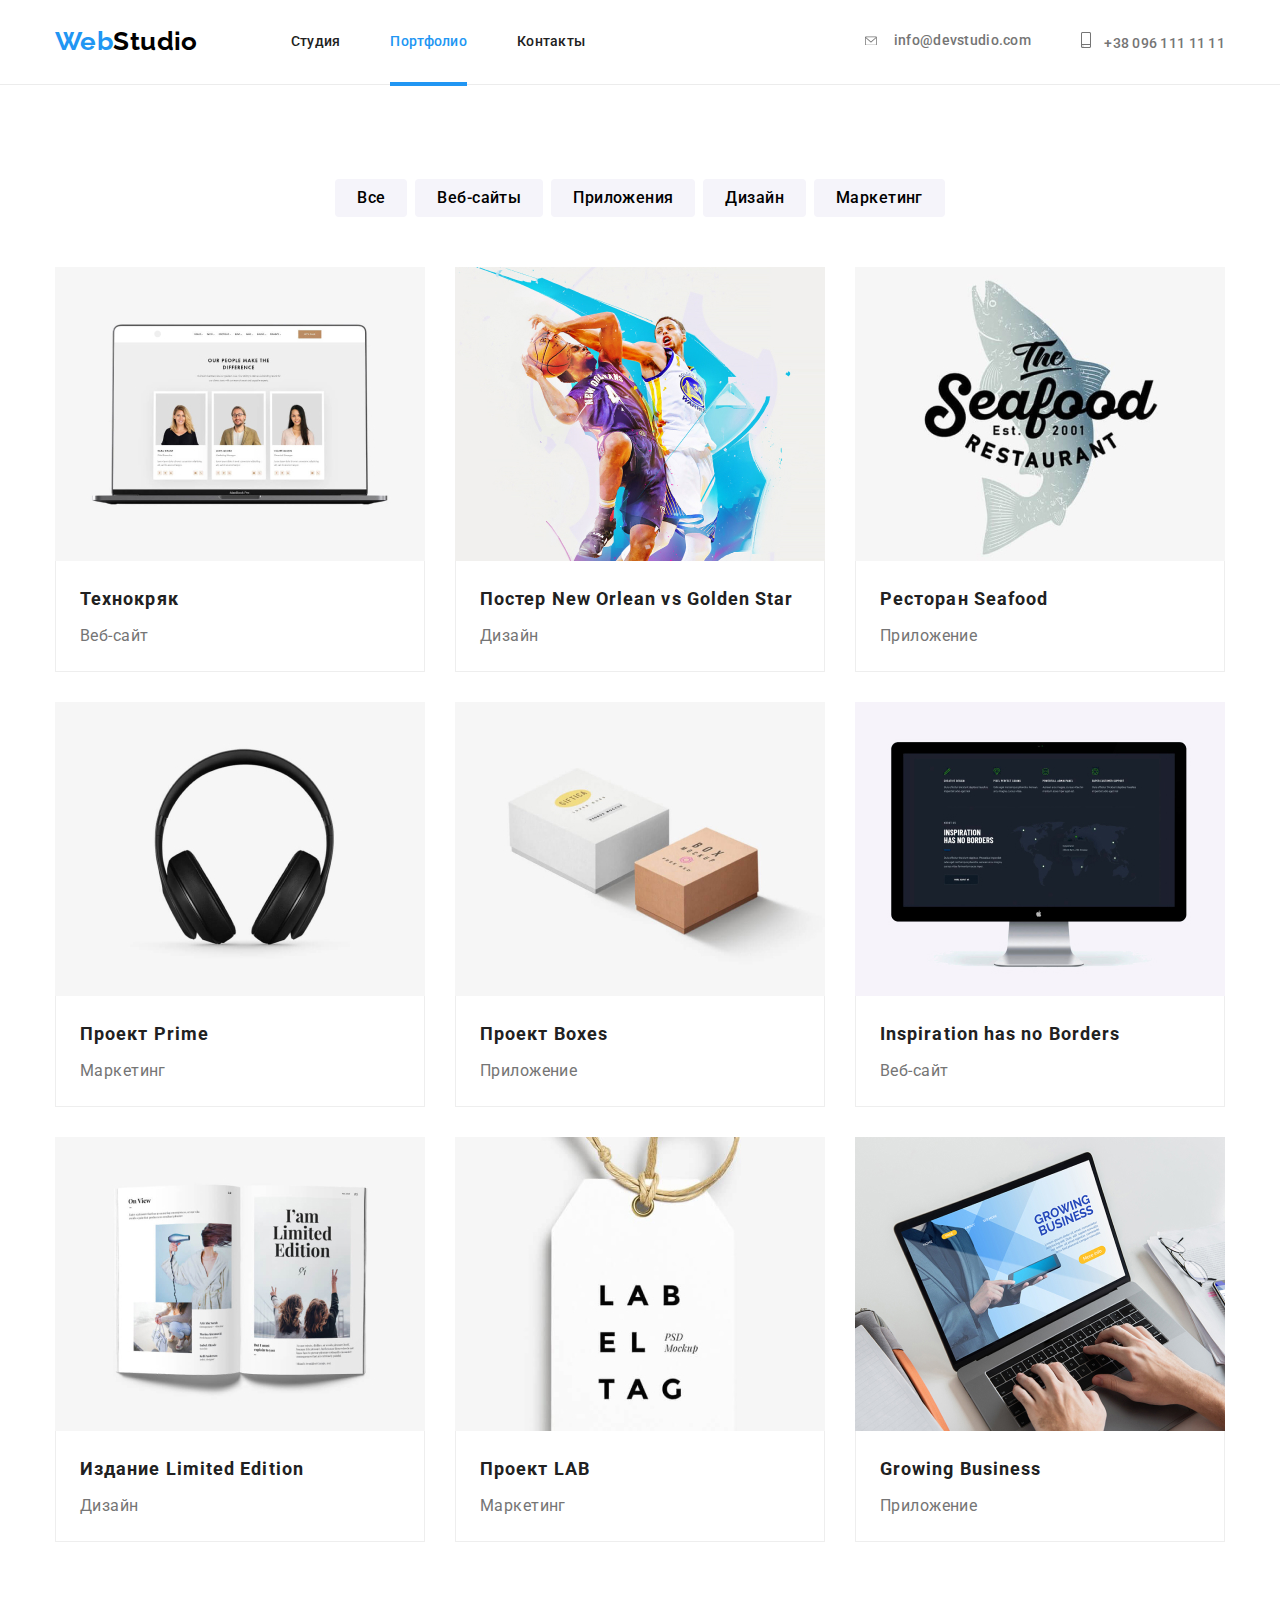
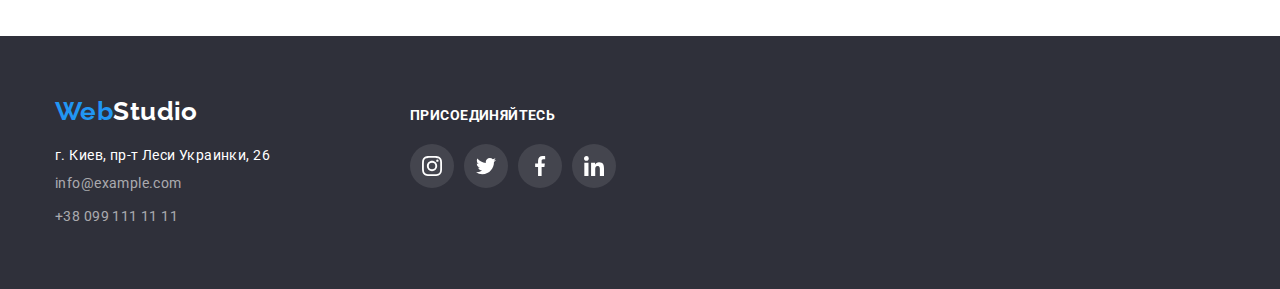
==== portfolio.html @ 7d971614 "Initial commit" ====
<!DOCTYPE html>
<html lang="ru">
  <head>
    <meta charset="UTF-8" />
    <meta http-equiv="X-UA-Compatible" content="IE=edge" />
    <meta name="viewport" content="width=device-width, initial-scale=1.0" />
    <title>Portfolio</title>

    <link rel="preconnect" href="https://fonts.googleapis.com" />
    <link rel="preconnect" href="https://fonts.gstatic.com" crossorigin />
    <link
      href="https://fonts.googleapis.com/css2?family=Raleway:wght@700&family=Roboto:wght@400;500;700&display=swap"
      rel="stylesheet"
    />
    <link
      rel="stylesheet"
      href="https://cdnjs.cloudflare.com/ajax/libs/modern-normalize/1.1.0/modern-normalize.min.css"
    />

    <link rel="stylesheet" href="./css/styles.css" />
  </head>
  <body>
    <header class="stydio-header">
      <div class="container navigate">
        <nav class="main-nav">
          <a href="./index.html" class="logo-header logo link">
            <span class="logo-first">Web</span><span class="logo-second">Studio</span>
          </a>
          <ul class="navigate list lists">
            <li class="navigate-item hover-link">
              <a class="navigate link" href="./index.html">Студия</a>
            </li>
            <li class="navigate-item hover-link">
              <a class="navigate link current" href="./portfolio.html">Портфолио</a>
            </li>
            <li class="navigate-item hover-link link">
              <a class="navigate link" href="#">Контакты</a>
            </li>
          </ul>
        </nav>
        <ul class="contacts list">
          <li class="hover-link first-contact">
            <a class="contact-item link" href="mailto:info@devstudio.com"
              ><svg class="icon contact email">
                <use href="./images/sprite.svg#icon-envelope"></use>
              </svg>
              info@devstudio.com</a
            >
          </li>
          <li class="hover-link">
            <a aria-label="emaill" class="contact-item link" href="tel:+380961111111"
              ><svg class="icon contact tel">
                <use href="./images/sprite.svg#icon-smartphone"></use>
              </svg>
              +38 096 111 11 11</a
            >
          </li>
        </ul>
      </div>
    </header>
    <main>
      <h1 class="main-title visually-hidden">Портфолио</h1>
      <section class="section portfolio">
        <div class="container portfolio-container">
          <ul class="portfolio-btn list">
            <li class="btn-list">
              <button type="button" class="button-filter">Все</button>
            </li>
            <li class="btn-list">
              <button type="button" class="button-filter">Веб-сайты</button>
            </li>
            <li class="btn-list">
              <button type="button" class="button-filter">Приложения</button>
            </li>
            <li class="btn-list"><button type="button" class="button-filter">Дизайн</button></li>
            <li class="btn-list last">
              <button type="button" class="button-filter last">Маркетинг</button>
            </li>
          </ul>
          <ul class="portfolio-elements list">
            <li class="portfolio-item">
              <a class="portfolio-link link" href="*/"
                ><img
                  class="portfolio-img"
                  src="./images/portfolio/tehnokrak.jpg"
                  alt="Технокряк"
                />
                <div class="portfolio-item-container">
                  <p class="portfolio-item-text">
                    Ресурс предлагает комплексные предложения с разным уровнем функционала и
                    сервисов. Все это позволит посетителю получить исчерпывающие сведения о компании
                    или частном лице.
                  </p>
                </div>
              </a>
              <div class="container-into">
                <h2 class="project">Технокряк</h2>
                <p class="type-project">Веб-сайт</p>
              </div>
            </li>
            <li class="portfolio-item">
              <a class="portfolio-link link" href="*/">
                <img
                  src="./images/portfolio/poster-new-orlean&golden-star.jpg"
                  alt="Постер New Orlean vs Golden Star"
                />
                <div class="portfolio-item-container">
                  <p class="portfolio-item-text">
                    Ресурс предлагает комплексные предложения с разным уровнем функционала и
                    сервисов. Все это позволит посетителю получить исчерпывающие сведения о компании
                    или частном лице.
                  </p>
                </div>
              </a>
              <div class="container-into">
                <h2 class="project">Постер New Orlean vs Golden Star</h2>
                <p class="type-project">Дизайн</p>
              </div>
            </li>

            <li class="portfolio-item">
              <a class="portfolio-link link" href="*/">
                <img src="./images/portfolio/restoran-seafood.jpg" alt="Ресторан Seafood" />
                <div class="portfolio-item-container">
                  <p class="portfolio-item-text">
                    Ресурс предлагает комплексные предложения с разным уровнем функционала и
                    сервисов. Все это позволит посетителю получить исчерпывающие сведения о компании
                    или частном лице.
                  </p>
                </div>
              </a>
              <div class="container-into">
                <h2 class="project">Ресторан Seafood</h2>
                <p class="type-project">Приложение</p>
              </div>
            </li>
            <li class="portfolio-item">
              <a class="portfolio-link link" href="*/">
                <img src="./images/portfolio/proekt-prime.jpg" alt="" />
                <div class="portfolio-item-container">
                  <p class="portfolio-item-text">
                    Ресурс предлагает комплексные предложения с разным уровнем функционала и
                    сервисов. Все это позволит посетителю получить исчерпывающие сведения о компании
                    или частном лице.
                  </p>
                </div>
              </a>
              <div class="container-into">
                <h2 class="project">Проект Prime</h2>
                <p class="type-project">Маркетинг</p>
              </div>
            </li>
            <li class="portfolio-item">
              <a class="portfolio-link link" href="*/"
                ><img src="./images/portfolio/proect-boxes.jpg" alt="Проект Boxes" />
                <div class="portfolio-item-container">
                  <p class="portfolio-item-text">
                    Ресурс предлагает комплексные предложения с разным уровнем функционала и
                    сервисов. Все это позволит посетителю получить исчерпывающие сведения о компании
                    или частном лице.
                  </p>
                </div>
              </a>
              <div class="container-into">
                <h2 class="project">Проект Boxes</h2>
                <p class="type-project">Приложение</p>
              </div>
            </li>
            <li class="portfolio-item">
              <a class="portfolio-link link" href="*/">
                <img
                  src="./images/portfolio/inspiration-has-no-borders.jpg"
                  alt="сайт Вдохновение"
                />
                <div class="portfolio-item-container">
                  <p class="portfolio-item-text">
                    Ресурс предлагает комплексные предложения с разным уровнем функционала и
                    сервисов. Все это позволит посетителю получить исчерпывающие сведения о компании
                    или частном лице.
                  </p>
                </div>
              </a>
              <div class="container-into">
                <h2 class="project">Inspiration has no Borders</h2>
                <p class="type-project">Веб-сайт</p>
              </div>
            </li>
            <li class="portfolio-item">
              <a class="portfolio-link link" href="*/">
                <img
                  src="./images/portfolio/book-limited-edition.jpg"
                  alt="Издание лимитированое"
                />
                <div class="portfolio-item-container">
                  <p class="portfolio-item-text">
                    Ресурс предлагает комплексные предложения с разным уровнем функционала и
                    сервисов. Все это позволит посетителю получить исчерпывающие сведения о компании
                    или частном лице.
                  </p>
                </div>
              </a>
              <div class="container-into">
                <h2 class="project">Издание Limited Edition</h2>
                <p class="type-project">Дизайн</p>
              </div>
            </li>
            <li class="portfolio-item">
              <a class="portfolio-link link" href="*/"
                ><img src="./images/portfolio/proect-lab.jpg" alt="лейба лаб" />
                <div class="portfolio-item-container">
                  <p class="portfolio-item-text">
                    Ресурс предлагает комплексные предложения с разным уровнем функционала и
                    сервисов. Все это позволит посетителю получить исчерпывающие сведения о компании
                    или частном лице.
                  </p>
                </div>
              </a>
              <div class="container-into">
                <h2 class="project">Проект LAB</h2>
                <p class="type-project">Маркетинг</p>
              </div>
            </li>
            <li class="portfolio-item">
              <a class="portfolio-link link" href="*/"
                ><img src="./images/portfolio/growing-business.jpg" alt="сайт успешний бизнес" />
                <div class="portfolio-item-container">
                  <p class="portfolio-item-text">
                    Ресурс предлагает комплексные предложения с разным уровнем функционала и
                    сервисов. Все это позволит посетителю получить исчерпывающие сведения о компании
                    или частном лице.
                  </p>
                </div>
              </a>
              <div class="container-into">
                <h2 class="project">Growing Business</h2>
                <p class="type-project">Приложение</p>
              </div>
            </li>
          </ul>
        </div>
      </section>
    </main>
    <footer class="main-footer">
      <div class="container footer">
        <div class="footer-adress-contact">
          <h2 class="visually-hidden">Контактная информация</h2>
          <a href="index.html" class="logo foot link">
            <span class="logo-first">Web</span><span class="logo-third">Studio</span>
          </a>
          <address class="address-cont">
            <ul class="adress list">
              <li class="adress-list hover-link">
                <a
                  class="map link"
                  href="https://goo.gl/maps/BUU7MnYP6HP1QaoV9"
                  target="_blank"
                  rel="external"
                  >г. Киев, пр-т Леси Украинки, 26</a
                >
              </li>
              <li class="adress-list hover-link">
                <a class="adress-item link" href="mailto:info@example.com">info@example.com</a>
              </li>

              <li class="adress-list hover-link">
                <a class="adress-item link" href="tel:+380991111111">+38 099 111 11 11</a>
              </li>
            </ul>
          </address>
        </div>
        <div class="footer-social-media">
          <p class="tittle-social-media">присоединяйтесь</p>

          <ul class="social-media-list list">
            <li class="social-media-item">
              <a
                class="social-media-link foot"
                href=""
                target="_blank"
                rel="noopener noreferrer"
                aria-label="instagram"
              >
                <svg class="social-media-icon foot">
                  <use href="./images/sprite.svg#icon-instagram"></use>
                </svg>
              </a>
            </li>
            <li class="social-media-item">
              <a
                class="social-media-link foot"
                href=""
                target="_blank"
                rel="noopener noreferrer"
                aria-label="twitter"
              >
                <svg class="social-media-icon foot">
                  <use href="./images/sprite.svg#icon-twitter"></use>
                </svg>
              </a>
            </li>
            <li class="social-media-item">
              <a
                class="social-media-link foot"
                href=""
                target="_blank"
                rel="noopener noreferrer"
                aria-label="facebook"
              >
                <svg class="social-media-icon foot">
                  <use href="./images/sprite.svg#icon-facebook"></use>
                </svg>
              </a>
            </li>
            <li class="social-media-item">
              <a
                class="social-media-link foot"
                href=""
                target="_blank"
                rel="noopener noreferrer"
                aria-label="linkedin"
              >
                <svg class="social-media-icon foot">
                  <use href="./images/sprite.svg#icon-linkedin"></use>
                </svg>
              </a>
            </li>
          </ul>
        </div>
      </div>
    </footer>
  </body>
</html>
---- css/styles.css ----
:root {
  --background-color: #ffffff;
  --main-font-color: #212121;
  --navigate-contacts-color: #757575;
  --logo-first-part-color-blue: #2196f3;
  --logo-second-part-color-black: #000000;
  --footer-addres-color: #ffffff99;
  --add-service-background-color: #2f303a;
  --header-line-color: #ececec;
  --background-btn-color: #f5f4fa;
  --background-portfolio-list-color: #eeeeee;
  --hover-add-service-btn-background: #188ce8;
  --social-media-color: #afb1b8;
  --padding-vertical-container: 94px;
  --size-padding-portfolio: 300px;
  --item-portfolio-count: 5;
}
.visually-hidden {
  position: absolute;
  width: 1px;
  height: 1px;
  margin: -1px;
  border: 0;
  padding: 0;
  white-space: nowrap;
  clip-path: inset(100%);
  clip: rect(0 0 0 0);
  overflow: hidden;
}
body {
  background: var(--background-color);
  color: var(--main-font-color);
  font-family: Roboto, sans-serif;
  font-size: 14px;
  letter-spacing: 0.03em;
}
h1,
h2,
h3,
h4,
p {
  margin: 0;
  padding: 0;
}
img {
  display: block;
  max-width: 100%;
  height: auto;
}
address {
  font-style: normal;
}
.section {
  padding-top: var(--padding-vertical-container);
  padding-bottom: var(--padding-vertical-container);
}
.container {
  width: 1200px;
  margin: 0 auto;
  padding: 0 15px;
}
.list {
  list-style: none;
  padding-left: 0;
  margin: 0;
}
.link {
  text-decoration: none;
  cursor: pointer;
}
/*======================================================================== */
/* Header */

.stydio-header,
.portfolio-header {
  border-bottom: 1px solid var(--header-line-color);
}

.main-nav {
  display: flex;
}
.navigate {
  display: flex;
  align-items: center;
}
.navigate.lists {
  height: 80px;
  padding-bottom: 32px;
}
.lists li:not(:last-child) {
  margin-right: 50px;
}

.logo {
  font-family: 'Raleway';
  font-style: normal;
  font-weight: 700;
  font-size: 26px;
  line-height: 1.19;
}
.logo-header {
  margin-right: 93px;
  padding-top: 24px;
  padding-bottom: 25px;
}
.logo-first {
  color: var(--logo-first-part-color-blue);
}
.logo-second {
  color: var(--logo-second-part-color-black);
}
.navigate.link {
  display: block;
  padding: 32px 0;
  margin-top: 32px;
  font-weight: 500;
  line-height: 1.14;
  letter-spacing: 0.02em;
  color: var(--main-font-color);
  transition: color 250ms cubic-bezier(0.4, 0, 0.2, 1);
}
.navigate.list.lists {
  max-width: 294px;
}
.contacts {
  display: flex;
  margin-left: auto;
  justify-content: center;
  padding: 32px 0;
}
.contact-item {
  fill: currentColor;
  font-weight: 500;
  line-height: 1.14;
  letter-spacing: 0.02em;
  color: var(--navigate-contacts-color);
  transition: color, 250ms cubic-bezier(0.4, 0, 0.2, 1);
}
.first-contact {
  margin-right: 50px;
}

.icon.contact {
  margin-right: 10px;
}
.icon.contact.tel {
  width: 10px;
  height: 16px;
}
.icon.contact.email {
  width: 16px;
  height: 12px;
}
.contact-item:hover,
.navigate.link:hover,
.contact-item:focus,
.navigate.link:focus {
  color: var(--logo-first-part-color-blue);
}
.adres-contact a {
  font-weight: 500;
  line-height: 1.14;
  letter-spacing: 0.02em;
}
.link.current {
  color: var(--logo-first-part-color-blue);
  position: relative;
}
.link.current::before {
  content: '';
  position: absolute;
  left: 0;
  right: 0;

  width: 100%;
  height: 4px;
  background-color: var(--logo-first-part-color-blue);
  top: 80px;
  align-items: center;
}
/*========================================================================*/

/* Main */
/* Add service */

.section.add-service {
  max-width: 1600px;
  height: 600px;
  margin: 0 auto;
  padding-top: 200px;
  padding-bottom: 200px;
  text-align: center;
  background-image: linear-gradient(to bottom, #2f303a66, #2f303a66), url(../images/Img.jpg);
  position: center;
  background-repeat: no-repeat;
  background-size: cover;
  box-shadow: 0px 4px 4px 0px rgba(0, 0, 0, 0.25);
}
.add-sevice-title {
  display: block;
  margin: 0 auto;
  box-sizing: inherit;
  width: 696px;
  font-weight: 900;
  font-size: 44px;
  line-height: 1.36;
  text-align: center;
  letter-spacing: 0.06em;
  text-transform: uppercase;
  color: var(--background-color);
  margin-bottom: 30px;
}
.add-service-button {
  font-weight: 700;
  font-size: 16px;
  line-height: 1.88;
  letter-spacing: 0.06em;
  color: var(--background-color);
  background-color: var(--logo-first-part-color-blue);
  cursor: pointer;
  border: none;
  border-radius: 4px;
  padding: 10px 32px;
  transition: background-color 250ms cubic-bezier(0.4, 0, 0.2, 1),
    box-shadow 250ms cubic-bezier(0.4, 0, 0.2, 1);
}
.add-service-button:hover,
.add-service-button:focus {
  background-color: var(--hover-add-service-btn-background);
  box-shadow: 0px 4px 4px rgba(0, 0, 0, 0.15);
}
.backdrop {
  position: fixed;
  top: 0;
  left: 0;
  width: 100%;
  height: 100%;
  background-color: rgba(0, 0, 0, 0.2);
  opacity: 1;
  visibility: visible;
  pointer-events: initial;
  transition: opacity 250ms cubic-bezier(0.4, 0, 0.2, 1) visibility 250ms
    cubic-bezier(0.4, 0, 0.2, 1);
  z-index: 1000;
}
.backdrop.is-hidden {
  opacity: 0;
  visibility: hidden;
  pointer-events: none;
}
.modal {
  position: absolute;
  top: 50%;
  left: 50%;
  transform: translate(-50%, -50%);
  min-width: 528px;
  min-height: 581px;
  background-color: var(--background-color);
  box-shadow: 0px 1px 3px rgba(0, 0, 0, 0.12), 0px 1px 1px rgba(0, 0, 0, 0.14),
    0px 2px 1px rgba(0, 0, 0, 0.2);
  border-radius: 4px;
}
.modal-close-btn {
  position: absolute;
  top: 8px;
  right: 8px;
  width: 30px;
  height: 30px;
  display: flex;
  justify-content: center;
  align-items: center;
  cursor: pointer;

  border: 1px solid rgba(0, 0, 0, 0.1);
  border-radius: 50%;
  background-color: var(--background-color);
}
.btn-svg {
  width: 18px;
  height: 18px;
}
.no-scroll {
  overflow: hidden;
}
/* Benefits */
.benefuts.container {
  padding-left: 0;
  padding-right: 0;
}
.benefits-icon {
  width: 270px;
  height: 120px;
  margin-bottom: 30px;
  background-color: var(--background-btn-color);
  background-size: 270px 120px;
  padding: 25px 100px;
}

.benefits-items {
  display: flex;
}
.benefits-items li:not(.last) {
  margin-right: 30px;
}
.benefits-items li {
  width: 270px;
}
.benefits-title {
  font-weight: 700;
  font-size: 14px;
  line-height: 1.14;
  text-transform: uppercase;
  margin-bottom: 10px;
}
.benefits-text {
  flex-wrap: nowrap;
  font-weight: 400;
  font-size: 14px;
  line-height: 1.71;
  color: var(--navigate-contacts-color);
}
/* Activity */
section.activity {
  padding-top: 0;
}

.activity-list {
  display: flex;
  position: relative;
}
.activity-title {
  font-weight: 700;
  font-size: 36px;
  line-height: 1.17;
  text-align: center;
  margin-top: 0;
  margin-bottom: 50px;
}
.activity-item:not(:last-child) {
  margin-right: 30px;
}

.activity-text {
  position: absolute;
  bottom: 0;
  width: 370px;
  height: 70px;
  display: flex;
  font-weight: 700;
  line-height: 1.14;
  justify-content: center;
  align-items: center;
  text-transform: uppercase;
  color: var(--background-color);
  background-image: linear-gradient(to bottom, #2f303acc, #2f303acc);
  border: 1px solid #000000;
  box-shadow: 0px 4px 4px rgba(0, 0, 0, 0.25);
}
/* Team */
.section.team {
  background-color: var(--background-btn-color);
}

.team-list {
  display: flex;
  padding-bottom: 30px;
}

.team-title {
  font-weight: 700;
  font-size: 36px;
  line-height: 1.17;
  text-align: center;
  margin-top: 0;
  margin-bottom: 50px;
}
.team-item {
  margin-right: 30px;
  background-color: var(--background-color);
  box-shadow: 0px 1px 3px rgba(0, 0, 0, 0.12), 0px 1px 1px rgba(0, 0, 0, 0.14),
    0px 2px 1px rgba(0, 0, 0, 0.2);
  border-radius: 0px 0px 4px 4px;
}
.team-item-into {
  padding-top: 30px;
  padding-bottom: 30px;
}
.team-name {
  font-weight: 500;
  font-size: 16px;
  line-height: 1.19;
  text-align: center;
}
.team-proffesion {
  font-weight: 400;
  font-size: 16px;
  line-height: 1.19;
  text-align: center;
  color: var(--navigate-contacts-color);
  margin-top: 10px;
}
.social-media-list {
  display: flex;
  margin-top: 20px;
  justify-content: center;
  margin-left: 0;
}
.social-media-item:not(:last-child) {
  fill: currentColor;
  margin-right: 10px;
}
.social-media-link {
  display: flex;
  width: 44px;
  height: 44px;
  color: var(--social-media-color);
  justify-content: center;
  align-items: center;
  border-radius: 50%;
  transition: background-color 250ms cubic-bezier(0.4, 0, 0.2, 1),
    color 250ms cubic-bezier(0.4, 0, 0.2, 1);
}

.social-media-link:hover,
.social-media-link:focus {
  background-color: var(--logo-first-part-color-blue);

  color: var(--background-color);
}
.social-media-icon {
  fill: currentColor;
  width: 20px;
  height: 20px;
}
/* Clients */
.clients-title {
  font-weight: 700;
  font-size: 36px;
  line-height: 42px;
  text-align: center;
  margin-bottom: 50px;
}
.clients-list {
  display: flex;
  justify-content: center;
  margin-left: 0;
}
.clients-item:not(:last-child) {
  fill: currentColor;
  margin-right: 30px;
}
.clients-link {
  display: flex;
  width: 170px;
  height: 92px;
  color: var(--social-media-color);
  justify-content: center;
  align-items: center;
  border: 1px solid var(--social-media-color);
  border-radius: 4px;
  transition: color 250ms cubic-bezier(0.4, 0, 0.2, 1), border 250ms cubic-bezier(0.4, 0, 0.2, 1);
}
.clients-link:hover,
.clients-link:focus {
  color: var(--logo-first-part-color-blue);
  border: 1px solid var(--logo-first-part-color-blue);
}
.clients-icon {
  fill: currentColor;
  width: 106px;
  height: 60px;
}

/* Portfolio */

.portfolio-btn {
  display: flex;
  flex-wrap: nowrap;
  justify-content: center;
  margin-bottom: 50px;
}
.button-filter {
  font-family: inherit;
  letter-spacing: inherit;
  font-weight: 500;
  font-size: 16px;
  line-height: 1.63;
  text-align: center;
  cursor: pointer;
  background-color: var(--background-btn-color);
  border: none;
  border-radius: 4px;
  padding: 6px 22px;
  transition: color 250ms cubic-bezier(0.4, 0, 0.2, 1),
    background-color 250ms cubic-bezier(0.4, 0, 0.2, 1),
    box-shadow 250ms cubic-bezier(0.4, 0, 0.2, 1);
}
.btn-list.last {
  margin-right: 0;
}
.button-filter:hover,
.button-filter:focus {
  color: var(--background-color);
  background-color: var(--logo-first-part-color-blue);
  box-shadow: 0px 4px 4px 0px rgba(0, 0, 0, 0.25);
}

.portfolio-item h2 {
  margin-bottom: 4px;
  margin-top: 0;
}

.portfolio-link {
  display: block;
  position: relative;
  overflow: hidden;
}
.img-portfolio {
  border: 2px black solid;
}
.container-into {
  padding-left: 24px;
  padding-right: 24px;
  padding-bottom: 20px;
  border: 1px solid var(--background-portfolio-list-color);
  border-top: none;
  padding-top: 20px;
}

.project {
  font-weight: 700;
  font-size: 18px;
  line-height: 2;
  letter-spacing: 0.06em;
  color: var(--main-font-color);
}
.type-project {
  font-weight: 400;
  font-size: 16px;
  line-height: 1.88;
  color: var(--navigate-contacts-color);
}
.portfolio-elements {
  display: flex;
  flex-wrap: wrap;
}
.portfolio-item {
  width: 370px;
  margin-right: 30px;
  margin-bottom: 30px;
  transition: box-shadow 250ms cubic-bezier(0.4, 0, 0.2, 1);
}
.portfolio-item:nth-child(3n + 3) {
  margin-right: 0;
}
.portfolio-item:nth-last-child(-n + 3) {
  margin-bottom: 0;
}
.btn-list {
  margin-right: 8px;
}
.portfolio-item:hover,
.portfolio-item:focus {
  box-shadow: 0px 4px 4px 0px rgba(0, 0, 0, 0.25);
}
.portfolio-item-text {
  font-size: 18px;
  line-height: 1.56;
  color: var(--background-color);
}

.portfolio-item-container {
  position: absolute;
  top: 0;
  left: 0;
  padding: 63px 24px;
  width: 100%;
  height: 100%;
  display: flex;
  align-items: center;
  justify-content: center;
  backdrop-filter: blur(5px);
  background-color: rgba(33, 150, 243, 0.9);
  transform: translateY(100%);
  transition: transform 250ms cubic-bezier(0.4, 0, 0.2, 1);
}
.portfolio-link:hover .portfolio-item-container,
.portfolio-link:focus .portfolio-item-container {
  transform: translatex(0);
}
/* Footer */
.main-footer {
  display: flex;
  background-color: var(--add-service-background-color);
  padding-top: 60px;
  padding-bottom: 60px;
}
.container.footer {
  display: flex;
  align-items: baseline;
}

.footer-adress-contact {
  margin-right: 70px;
}
.logo.foot {
  display: block;
  margin-bottom: 20px;
}
.adress-item {
  font-family: 'Roboto';
  font-weight: 400;
  font-size: 14px;
  line-height: 1.71;
  letter-spacing: 0.03em;
  color: var(--footer-addres-color);
  transition: color 250ms cubic-bezier(0.4, 0, 0.2, 1);
}
.adress-list:not(:last-child) {
  margin-bottom: 9px;
}
.map {
  color: var(--background-color);
}
.logo-third {
  font-family: 'Raleway';
  font-weight: 700;
  font-size: 26px;
  line-height: 1.19;
  color: var(--background-color);
}
.adress-item.link:hover,
.adress-item.link:focus {
  color: var(--background-color);
}
.address-cont {
  margin-right: 70px;
}
.tittle-social-media-continer {
  display: block;
}
.tittle-social-media {
  font-family: 'Roboto';
  font-style: normal;
  font-weight: 700;
  font-size: 14px;
  line-height: 1.14;

  text-transform: uppercase;
  color: var(--background-color);
  margin-bottom: 20px;
  justify-content: center;
  margin: auto;
}
.social-media-link.foot {
  background: rgba(255, 255, 255, 0.1);
  border-radius: 50%;
  color: var(--background-color);
  transition: background-color 250ms cubic-bezier(0.4, 0, 0.2, 1),
    border-radius 250ms cubic-bezier(0.4, 0, 0.2, 1);
}
.social-media-link.foot:hover,
.social-media-link.foot:focus {
  background-color: var(--logo-first-part-color-blue);
  box-shadow: 0px 4px 4px rgba(0, 0, 0, 0.25);
}
.last {
  margin-right: 0;
}
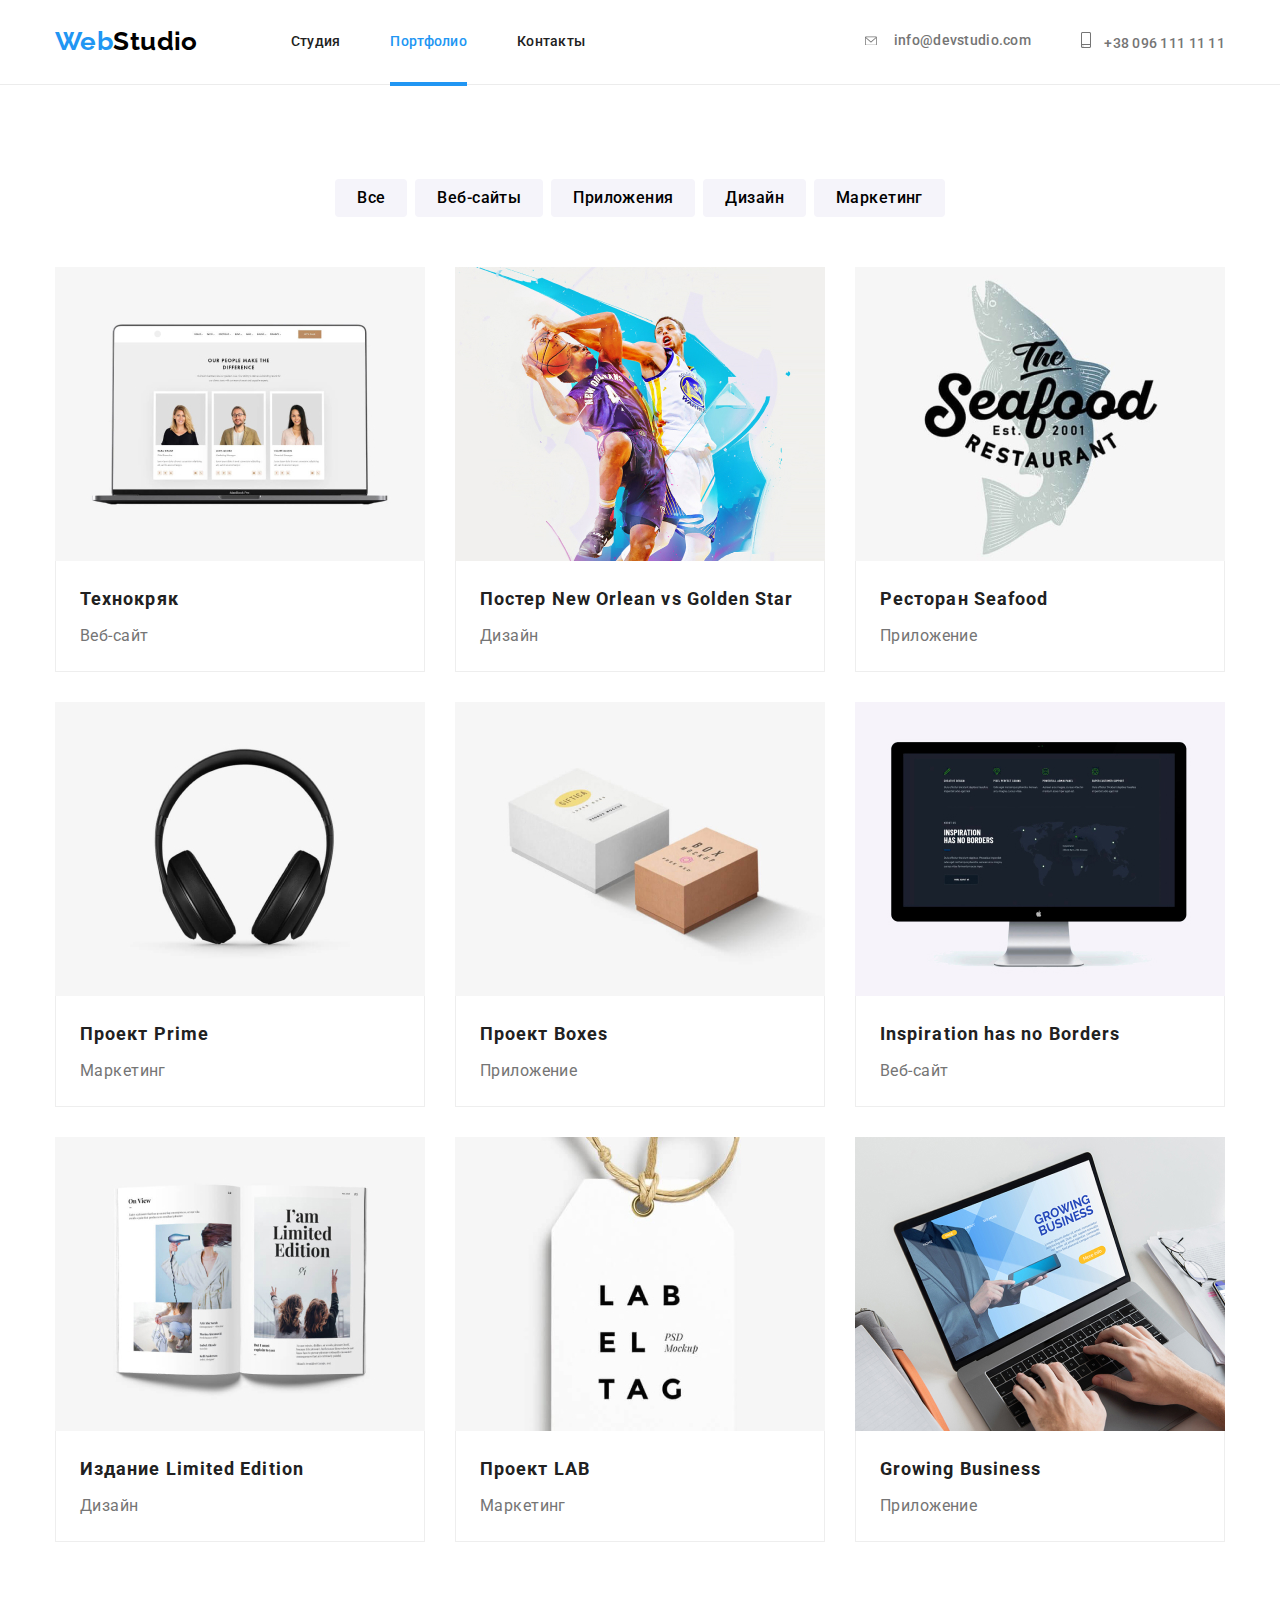
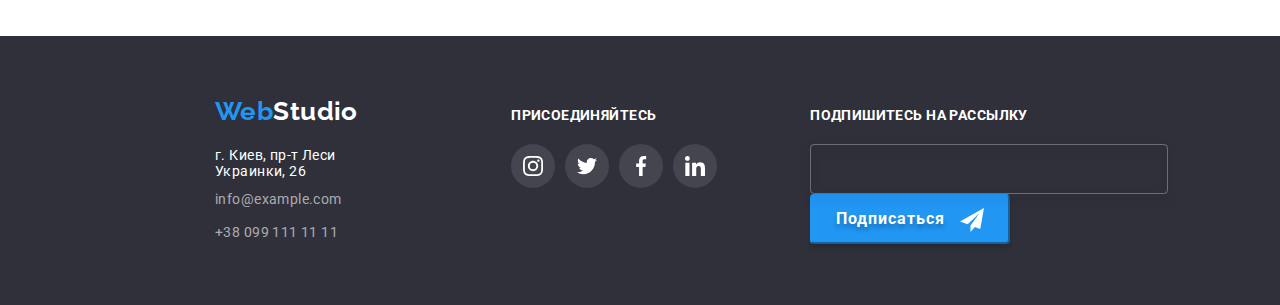
==== commit ea32996f: "Make footer input" ====
--- a/portfolio.html
+++ b/portfolio.html
@@ -326,6 +326,18 @@
             </li>
           </ul>
         </div>
+        <form class="footer-form">
+          <label class="footer-label">
+            <span class="title-sent-footer">Подпишитесь на рассылку</span> <br />
+            <input type="text" class="input-footer" />
+          </label>
+          <button class="btn-sent">
+            <span class="btn-sent-text">Подписаться</span>
+            <svg class="svg-sent">
+              <use href="./images/modal-svg.svg#icon-icon-send"></use>
+            </svg>
+          </button>
+        </form>
       </div>
     </footer>
   </body>
--- a/css/styles.css
+++ b/css/styles.css
@@ -14,6 +14,7 @@
   --padding-vertical-container: 94px;
   --size-padding-portfolio: 300px;
   --item-portfolio-count: 5;
+  --animation: 250ms cubic-bezier(0.4, 0, 0.2, 1);
 }
 .visually-hidden {
   position: absolute;
@@ -117,7 +118,7 @@
   line-height: 1.14;
   letter-spacing: 0.02em;
   color: var(--main-font-color);
-  transition: color 250ms cubic-bezier(0.4, 0, 0.2, 1);
+  transition: color var(--animation);
 }
 .navigate.list.lists {
   max-width: 294px;
@@ -134,7 +135,7 @@
   line-height: 1.14;
   letter-spacing: 0.02em;
   color: var(--navigate-contacts-color);
-  transition: color, 250ms cubic-bezier(0.4, 0, 0.2, 1);
+  transition: color, var(--animation);
 }
 .first-contact {
   margin-right: 50px;
@@ -221,8 +222,7 @@
   border: none;
   border-radius: 4px;
   padding: 10px 32px;
-  transition: background-color 250ms cubic-bezier(0.4, 0, 0.2, 1),
-    box-shadow 250ms cubic-bezier(0.4, 0, 0.2, 1);
+  transition: background-color var(--animation), box-shadow var(--animation);
 }
 .add-service-button:hover,
 .add-service-button:focus {
@@ -239,8 +239,7 @@
   opacity: 1;
   visibility: visible;
   pointer-events: initial;
-  transition: opacity 250ms cubic-bezier(0.4, 0, 0.2, 1) visibility 250ms
-    cubic-bezier(0.4, 0, 0.2, 1);
+  transition: opacity var(--animation) visibility var(--animation);
   z-index: 1000;
 }
 .backdrop.is-hidden {
@@ -249,6 +248,8 @@
   pointer-events: none;
 }
 .modal {
+  display: grid;
+  padding: 40px;
   position: absolute;
   top: 50%;
   left: 50%;
@@ -282,6 +283,133 @@
 .no-scroll {
   overflow: hidden;
 }
+.tittle {
+  margin-bottom: 12px;
+  font-weight: 700;
+  font-size: 20px;
+  line-height: 1.15;
+  text-align: center;
+}
+.icon-modal {
+  width: 18px;
+  height: 18px;
+  position: absolute;
+  top: 10px;
+  left: 12px;
+  transition: fill var(--animation);
+}
+
+.user {
+  font-size: 12px;
+  line-height: 1.17;
+  letter-spacing: 0.01em;
+  color: var(--navigate-contacts-color);
+}
+.container-modal {
+  position: relative;
+  margin-top: 10px;
+  margin-bottom: 10px;
+  text-align: left;
+}
+.container-modal:focus .icon-modal,
+.container-modal:hover .icon-modal {
+  fill: var(--logo-first-part-color-blue);
+}
+
+.input {
+  position: relative;
+  margin-top: 4px;
+  border: 1px solid rgba(33, 33, 33, 0.2);
+  border-radius: 4px;
+  width: 100%;
+  height: 40px;
+  transition: border var(--animation);
+}
+.container-modal:focus .input,
+.container-modal:hover .input {
+  border: 1px solid var(--logo-first-part-color-blue);
+}
+.area {
+  position: absolute;
+  bottom: 7px;
+  left: 42px;
+  right: 12px;
+  border: none;
+}
+
+.input-comment {
+  position: relative;
+  width: 100%;
+  height: 120px;
+  margin-top: 4px;
+  border: 1px solid rgba(33, 33, 33, 0.2);
+  filter: drop-shadow(0px 4px 4px rgba(0, 0, 0, 0.25));
+  border-radius: 4px;
+  transition: border-color var(--animation);
+}
+.input-comment:hover,
+.input-comment:focus {
+  border-color: var(--logo-first-part-color-blue);
+}
+.container-modal:hover .enter-text {
+  z-index: -100;
+}
+.enter-text {
+  position: absolute;
+  top: 16px;
+  left: 16px;
+  font-weight: 400;
+  line-height: 1.14;
+  letter-spacing: 0.01em;
+
+  color: var(--navigate-contacts-color);
+}
+
+.container-contract {
+  margin-top: 20px;
+  margin-bottom: 30px;
+}
+.container-contract:hover,
+.container-contract:focus {
+  color: var(--logo-first-part-color-blue);
+}
+.link-contract {
+  color: var(--logo-first-part-color-blue);
+}
+.btn-enter {
+  font-weight: 700;
+  font-size: 16px;
+  line-height: 1.88;
+  display: block;
+  margin-left: auto;
+  margin-right: auto;
+  align-items: center;
+  text-align: center;
+  letter-spacing: 0.06em;
+  color: var(--background-color);
+  background-color: var(--logo-first-part-color-blue);
+  width: 200px;
+  height: 50px;
+  justify-content: center;
+  border-radius: 4px;
+}
+.check-btn {
+  width: 15px;
+  height: 15px;
+  color: #000000;
+}
+.container-modal-comment {
+  text-align: left;
+  margin-top: 10px;
+}
+.area-comment {
+  position: absolute;
+  top: 12px;
+  bottom: 12px;
+  left: 16px;
+  right: 16px;
+  border: none;
+}
 /* Benefits */
 .benefuts.container {
   padding-left: 0;
@@ -417,8 +545,7 @@
   justify-content: center;
   align-items: center;
   border-radius: 50%;
-  transition: background-color 250ms cubic-bezier(0.4, 0, 0.2, 1),
-    color 250ms cubic-bezier(0.4, 0, 0.2, 1);
+  transition: background-color var(--animation), color var(--animation);
 }
 
 .social-media-link:hover,
@@ -458,7 +585,7 @@
   align-items: center;
   border: 1px solid var(--social-media-color);
   border-radius: 4px;
-  transition: color 250ms cubic-bezier(0.4, 0, 0.2, 1), border 250ms cubic-bezier(0.4, 0, 0.2, 1);
+  transition: color var(--animation), border var(--animation);
 }
 .clients-link:hover,
 .clients-link:focus {
@@ -491,9 +618,7 @@
   border: none;
   border-radius: 4px;
   padding: 6px 22px;
-  transition: color 250ms cubic-bezier(0.4, 0, 0.2, 1),
-    background-color 250ms cubic-bezier(0.4, 0, 0.2, 1),
-    box-shadow 250ms cubic-bezier(0.4, 0, 0.2, 1);
+  transition: color var(--animation), background-color var(--animation), box-shadow var(--animation);
 }
 .btn-list.last {
   margin-right: 0;
@@ -548,7 +673,7 @@
   width: 370px;
   margin-right: 30px;
   margin-bottom: 30px;
-  transition: box-shadow 250ms cubic-bezier(0.4, 0, 0.2, 1);
+  transition: box-shadow var(--animation);
 }
 .portfolio-item:nth-child(3n + 3) {
   margin-right: 0;
@@ -582,7 +707,7 @@
   backdrop-filter: blur(5px);
   background-color: rgba(33, 150, 243, 0.9);
   transform: translateY(100%);
-  transition: transform 250ms cubic-bezier(0.4, 0, 0.2, 1);
+  transition: transform var(--animation);
 }
 .portfolio-link:hover .portfolio-item-container,
 .portfolio-link:focus .portfolio-item-container {
@@ -598,6 +723,8 @@
 .container.footer {
   display: flex;
   align-items: baseline;
+  width: 1600px;
+  padding-left: 215px;
 }
 
 .footer-adress-contact {
@@ -614,7 +741,7 @@
   line-height: 1.71;
   letter-spacing: 0.03em;
   color: var(--footer-addres-color);
-  transition: color 250ms cubic-bezier(0.4, 0, 0.2, 1);
+  transition: color var(--animation);
 }
 .adress-list:not(:last-child) {
   margin-bottom: 9px;
@@ -656,8 +783,7 @@
   background: rgba(255, 255, 255, 0.1);
   border-radius: 50%;
   color: var(--background-color);
-  transition: background-color 250ms cubic-bezier(0.4, 0, 0.2, 1),
-    border-radius 250ms cubic-bezier(0.4, 0, 0.2, 1);
+  transition: background-color var(--animation), border-radius var(--animation);
 }
 .social-media-link.foot:hover,
 .social-media-link.foot:focus {
@@ -667,3 +793,57 @@
 .last {
   margin-right: 0;
 }
+.footer-form {
+  margin-left: 93px;
+}
+.title-sent-footer {
+  font-weight: 700;
+  font-size: 14px;
+  line-height: 1.14;
+  letter-spacing: 0.03em;
+  text-transform: uppercase;
+  color: var(--background-color);
+}
+.input-footer {
+  width: 358px;
+  height: 50px;
+  border: 1px solid rgba(255, 255, 255, 0.3);
+  filter: drop-shadow(0px 4px 4px var(--logo-second-part-color-black));
+  border-radius: 4px;
+  margin-right: 12px;
+  margin-top: 20px;
+  background: transparent;
+}
+.btn-sent {
+  width: 200px;
+  height: 50px;
+  background-color: var(--logo-first-part-color-blue);
+  box-shadow: 0px 4px 4px rgba(0, 0, 0, 0.15);
+  border-radius: 4px;
+  border-color: var(--logo-first-part-color-blue);
+}
+.btn-sent-text {
+  font-weight: 700;
+  font-size: 16px;
+  line-height: 1.88;
+  padding: 0;
+  letter-spacing: 0.06em;
+  color: var(--background-color);
+  text-shadow: 0px 4px 4px rgba(0, 0, 0, 0.25);
+  margin-right: 12px;
+}
+.svg-sent {
+  width: 24px;
+  height: 24px;
+  fill: var(--background-color);
+  vertical-align: middle;
+}
+.input-footer::placeholder {
+  font-weight: 400;
+  font-size: 16px;
+  line-height: 1.25;
+  z-index: 5;
+  color: rgba(255, 255, 255, 0.6);
+  margin-top: 15px;
+  margin-left: 15px;
+}
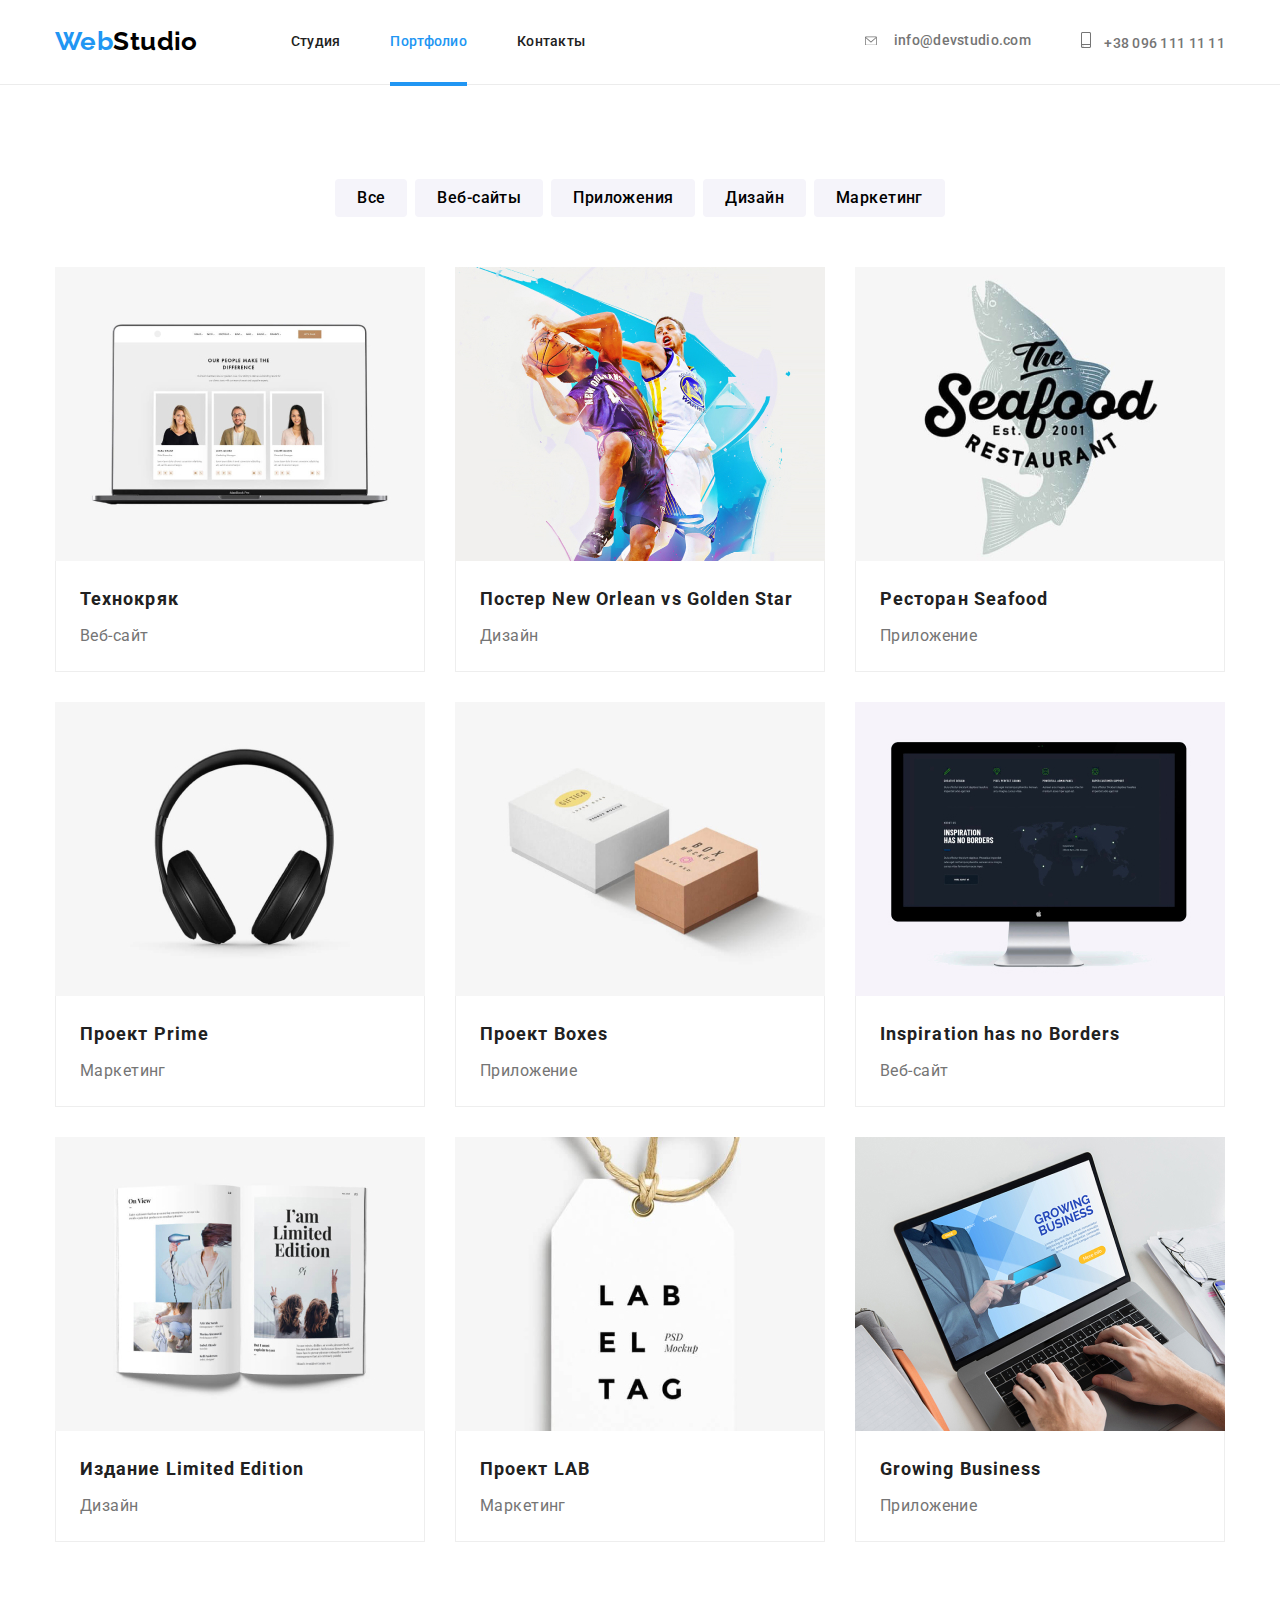
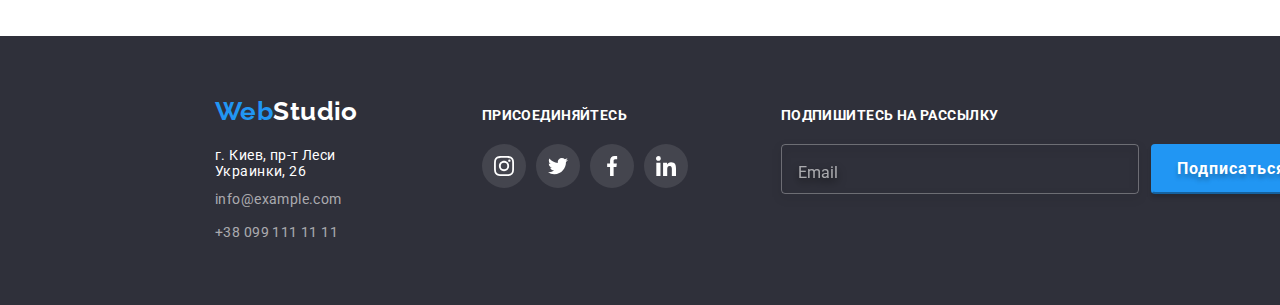
==== commit 947fdf25: "Change text into input" ====
--- a/portfolio.html
+++ b/portfolio.html
@@ -328,8 +328,8 @@
         </div>
         <form class="footer-form">
           <label class="footer-label">
-            <span class="title-sent-footer">Подпишитесь на рассылку</span> <br />
-            <input type="text" class="input-footer" />
+            <span class="title-sent-footer">Подпишитесь на рассылку</span>
+            <input type="text" class="input-footer" placeholder="Email" />
           </label>
           <button class="btn-sent">
             <span class="btn-sent-text">Подписаться</span>
--- a/css/styles.css
+++ b/css/styles.css
@@ -291,19 +291,23 @@
   text-align: center;
 }
 .icon-modal {
+  z-index: 10;
   width: 18px;
   height: 18px;
   position: absolute;
-  top: 10px;
+  top: 37px;
   left: 12px;
   transition: fill var(--animation);
 }
 
 .user {
+  position: relative;
   font-size: 12px;
   line-height: 1.17;
   letter-spacing: 0.01em;
   color: var(--navigate-contacts-color);
+  display: flex;
+  flex-direction: column;
 }
 .container-modal {
   position: relative;
@@ -315,7 +319,9 @@
 .container-modal:hover .icon-modal {
   fill: var(--logo-first-part-color-blue);
 }
-
+.text-before-input {
+  margin-bottom: 4px;
+}
 .input {
   position: relative;
   margin-top: 4px;
@@ -324,17 +330,11 @@
   width: 100%;
   height: 40px;
   transition: border var(--animation);
+  padding-left: 42px;
 }
 .container-modal:focus .input,
 .container-modal:hover .input {
   border: 1px solid var(--logo-first-part-color-blue);
-}
-.area {
-  position: absolute;
-  bottom: 7px;
-  left: 42px;
-  right: 12px;
-  border: none;
 }
 
 .input-comment {
@@ -346,13 +346,15 @@
   filter: drop-shadow(0px 4px 4px rgba(0, 0, 0, 0.25));
   border-radius: 4px;
   transition: border-color var(--animation);
+  padding: 12px 16px;
 }
 .input-comment:hover,
 .input-comment:focus {
   border-color: var(--logo-first-part-color-blue);
 }
+.container-modal:focus .enter-text,
 .container-modal:hover .enter-text {
-  z-index: -100;
+  color: transparent;
 }
 .enter-text {
   position: absolute;
@@ -398,6 +400,7 @@
   height: 15px;
   color: #000000;
 }
+
 .container-modal-comment {
   text-align: left;
   margin-top: 10px;
@@ -409,6 +412,12 @@
   left: 16px;
   right: 16px;
   border: none;
+}
+.contract-text {
+  font-style: normal;
+  font-weight: 400;
+  line-height: 1.71;
+  color: var(--navigate-contacts-color);
 }
 /* Benefits */
 .benefuts.container {
@@ -795,6 +804,8 @@
 }
 .footer-form {
   margin-left: 93px;
+  display: flex;
+  align-items: flex-end;
 }
 .title-sent-footer {
   font-weight: 700;
@@ -803,6 +814,10 @@
   letter-spacing: 0.03em;
   text-transform: uppercase;
   color: var(--background-color);
+}
+.footer-label {
+  display: flex;
+  flex-direction: column;
 }
 .input-footer {
   width: 358px;
@@ -813,6 +828,9 @@
   margin-right: 12px;
   margin-top: 20px;
   background: transparent;
+  padding-top: 8px;
+  padding-left: 16px;
+  color: var(--background-color);
 }
 .btn-sent {
   width: 200px;
@@ -844,6 +862,4 @@
   line-height: 1.25;
   z-index: 5;
   color: rgba(255, 255, 255, 0.6);
-  margin-top: 15px;
-  margin-left: 15px;
-}
+}
